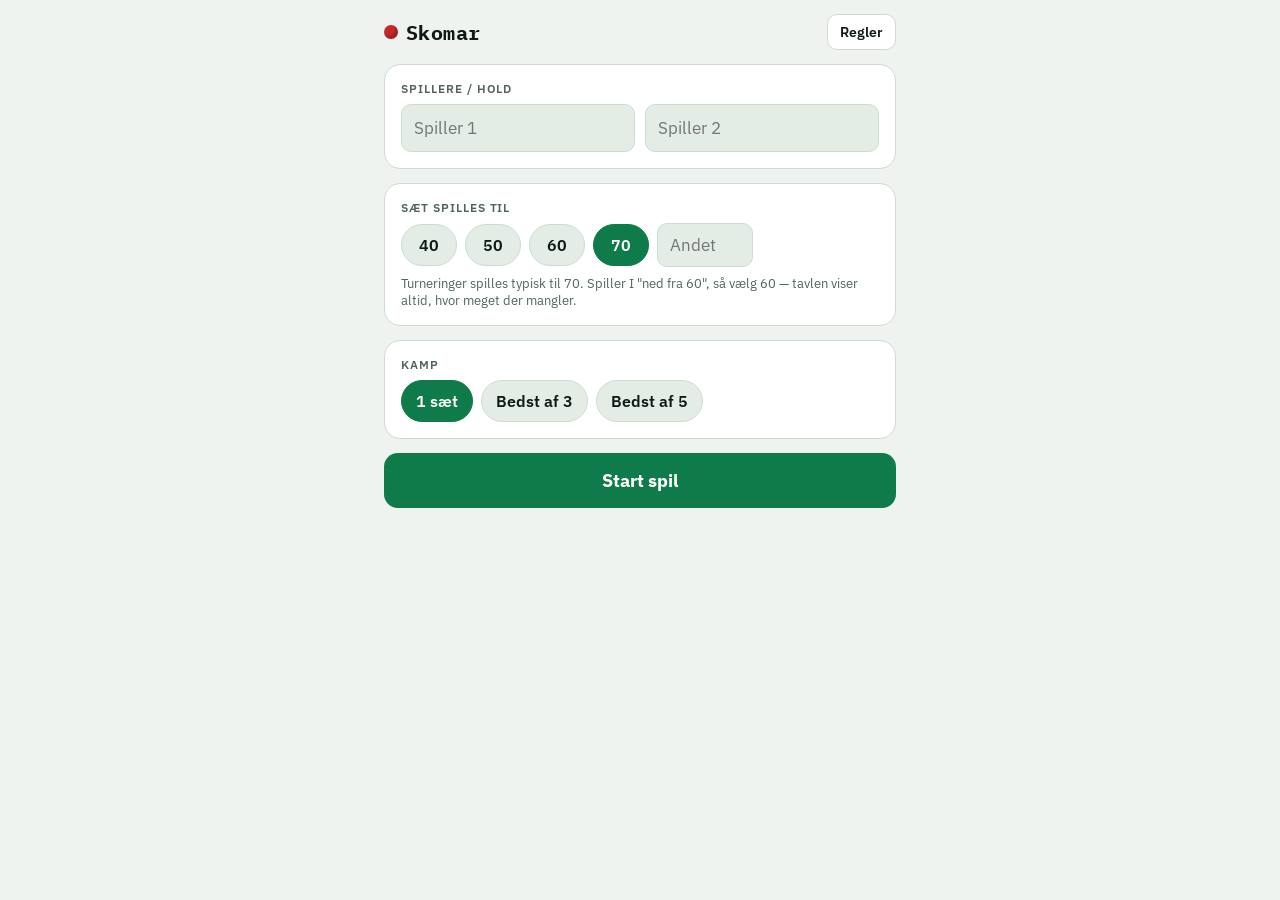
==== skomar.html @ f95d8096 "Tilføj Skomar-tæller: pointtavle til skomar-billard Mobilvenlig enkeltfils-app til at tælle point i " ====
<!DOCTYPE html>
<html lang="da">
<head>
<meta charset="UTF-8">
<meta name="viewport" content="width=device-width, initial-scale=1.0, viewport-fit=cover">
<meta name="theme-color" content="#0b3d2a">
<title>Skomar-tæller</title>
<link rel="stylesheet" href="https://fonts.googleapis.com/css2?family=IBM+Plex+Mono:wght@500;600;700&family=IBM+Plex+Sans:wght@400;500;600;700&display=swap">
<style>
  :root{
    color-scheme: light dark;
    --bg:#eef3ef;
    --surface:#ffffff;
    --surface-2:#e4ece6;
    --border:#cfdbd2;
    --text:#0e1a14;
    --text-muted:#52645a;
    --felt:#0f7a4a;
    --felt-contrast:#ffffff;
    --red:#c62828;
    --red-contrast:#ffffff;
    --gold:#a86a09;
    --font-display:'IBM Plex Mono', ui-monospace, SFMono-Regular, Menlo, Consolas, monospace;
    --font-body:'IBM Plex Sans', ui-sans-serif, system-ui, -apple-system, "Segoe UI", Roboto, sans-serif;
  }
  @media (prefers-color-scheme: dark){
    :root{
      --bg:#08110d;
      --surface:#0f1c16;
      --surface-2:#15261e;
      --border:#23382d;
      --text:#e8f3ed;
      --text-muted:#8aa596;
      --felt:#3ddc84;
      --felt-contrast:#04210f;
      --red:#ff6b60;
      --red-contrast:#2a0503;
      --gold:#f6ad3c;
    }
  }

  *{ box-sizing:border-box; -webkit-tap-highlight-color:transparent; }
  html, body{ margin:0; background:var(--bg); overscroll-behavior:none; }
  body{
    min-height:100vh; min-height:100dvh;
    color:var(--text);
    font-family:var(--font-body);
    -webkit-font-smoothing:antialiased;
  }
  button{ font:inherit; color:inherit; cursor:pointer; touch-action:manipulation; }
  button:disabled{ opacity:.38; cursor:default; }
  .app{
    max-width:540px; margin:0 auto;
    padding:max(14px, env(safe-area-inset-top)) 14px max(24px, env(safe-area-inset-bottom));
    display:flex; flex-direction:column; gap:14px;
  }

  header{ display:flex; align-items:center; justify-content:space-between; gap:8px; }
  header h1{
    margin:0; font-family:var(--font-display); font-size:20px; letter-spacing:.02em;
    display:flex; align-items:center; gap:8px;
  }
  .ball{ width:14px; height:14px; border-radius:50%; background:var(--red); box-shadow: inset -3px -3px 0 rgba(0,0,0,.18); }
  .hdr-btns{ display:flex; gap:6px; }
  .ghost{
    background:var(--surface); border:1px solid var(--border); border-radius:10px;
    padding:8px 12px; font-size:14px; font-weight:600;
  }

  .card{ background:var(--surface); border:1px solid var(--border); border-radius:16px; padding:16px; }
  .label{ font-size:12px; font-weight:600; letter-spacing:.08em; text-transform:uppercase; color:var(--text-muted); margin:0 0 8px; }

  /* Opsætning */
  .setup{ display:flex; flex-direction:column; gap:14px; }
  .names{ display:grid; grid-template-columns:1fr 1fr; gap:10px; }
  input[type=text], input[type=number]{
    width:100%; font:inherit; font-size:17px; color:var(--text);
    background:var(--surface-2); border:1px solid var(--border); border-radius:10px; padding:12px;
  }
  input:focus{ outline:2px solid var(--felt); outline-offset:1px; }
  .chips{ display:flex; flex-wrap:wrap; gap:8px; align-items:center; }
  .chip{
    min-width:56px; padding:10px 14px; border-radius:999px; font-weight:600;
    background:var(--surface-2); border:1px solid var(--border);
  }
  .chip[aria-pressed="true"]{ background:var(--felt); color:var(--felt-contrast); border-color:var(--felt); }
  .chips input[type=number]{ width:96px; padding:10px 12px; }
  .hint{ font-size:13px; color:var(--text-muted); margin:8px 0 0; }
  .primary{
    width:100%; padding:16px; border:none; border-radius:14px;
    background:var(--felt); color:var(--felt-contrast); font-size:18px; font-weight:700;
  }

  /* Scoretavle */
  .board{ display:grid; grid-template-columns:1fr 1fr; gap:10px; }
  .player{
    position:relative; text-align:left; border-radius:16px; padding:12px 14px 14px;
    background:var(--surface); border:2px solid var(--border);
    display:flex; flex-direction:column; gap:2px; min-width:0;
  }
  .player.active{ border-color:var(--felt); box-shadow:0 0 0 3px color-mix(in srgb, var(--felt) 22%, transparent); }
  .player .pname{ font-weight:700; font-size:16px; white-space:nowrap; overflow:hidden; text-overflow:ellipsis; }
  .player.has-sets .pname{ padding-right:44px; }
  .player .turn{ font-size:12px; font-weight:700; color:var(--felt); min-height:16px; }
  .player .score{ font-family:var(--font-display); font-size:clamp(48px, 16vw, 72px); font-weight:700; line-height:1; letter-spacing:-.02em; }
  .player .left{ font-size:13px; color:var(--text-muted); }
  .bar{ height:6px; border-radius:999px; background:var(--surface-2); overflow:hidden; margin-top:6px; }
  .bar > i{ display:block; height:100%; background:var(--felt); border-radius:999px; transition:width .25s; }
  .sets{ position:absolute; top:12px; right:12px; display:flex; gap:3px; }
  .sets i{ width:9px; height:9px; border-radius:50%; border:1.5px solid var(--text-muted); }
  .sets i.won{ background:var(--gold); border-color:var(--gold); }
  .meta{ display:flex; flex-wrap:wrap; gap:2px 12px; justify-content:space-between; font-size:13px; color:var(--text-muted); padding:0 4px; }

  /* Stød */
  .shot{ display:flex; flex-direction:column; gap:12px; }
  .shot-head{ display:flex; align-items:baseline; justify-content:space-between; gap:8px; }
  .shot-head .who{ font-weight:700; font-size:15px; }
  .shot-total{ font-family:var(--font-display); font-size:34px; font-weight:700; }
  .picked{ display:flex; flex-wrap:wrap; gap:6px; min-height:34px; align-items:center; }
  .picked .empty{ font-size:14px; color:var(--text-muted); }
  .pchip{
    border:none; border-radius:999px; padding:6px 10px; font-size:14px; font-weight:600;
    background:var(--surface-2);
  }
  .pchip::after{ content:" ×"; color:var(--text-muted); }
  .events{ display:grid; grid-template-columns:repeat(3, 1fr); gap:8px; }
  .ev{
    border-radius:14px; border:1px solid var(--border); background:var(--surface-2);
    padding:12px 6px; min-height:78px;
    display:flex; flex-direction:column; align-items:center; justify-content:center; gap:2px;
  }
  .ev:active{ transform:scale(.97); }
  .ev b{ font-family:var(--font-display); font-size:22px; }
  .ev span{ font-size:14px; font-weight:600; line-height:1.15; text-align:center; }
  .ev small{ font-size:11px; color:var(--text-muted); text-align:center; line-height:1.2; }
  .ev.gold b{ color:var(--gold); }
  .commit{ display:grid; grid-template-columns:1fr 1fr; gap:8px; }
  .commit button{
    border:none; border-radius:14px; padding:14px 10px; font-size:16px; font-weight:700; line-height:1.2;
  }
  .give{ background:var(--felt); color:var(--felt-contrast); grid-column:1 / -1; font-size:18px !important; padding:16px 10px !important; }
  .skaeve{ background:var(--red); color:var(--red-contrast); }
  .miss{ background:var(--surface-2); border:1px solid var(--border) !important; }
  .commit small{ display:block; font-size:12px; font-weight:500; opacity:.85; }

  .tools{ display:flex; gap:8px; }
  .tools .ghost{ flex:1; padding:12px; }

  /* Historik */
  details summary{ cursor:pointer; font-weight:600; list-style:none; display:flex; justify-content:space-between; }
  details summary::-webkit-details-marker{ display:none; }
  details summary::after{ content:"▾"; color:var(--text-muted); }
  details[open] summary::after{ content:"▴"; }
  .log{ list-style:none; margin:10px 0 0; padding:0; display:flex; flex-direction:column; gap:6px; max-height:280px; overflow:auto; }
  .log li{ display:flex; justify-content:space-between; gap:10px; font-size:14px; padding:6px 0; border-bottom:1px dashed var(--border); }
  .log li .d{ color:var(--text-muted); }
  .log li .p{ font-family:var(--font-display); font-weight:700; white-space:nowrap; }
  .log li.sk .p{ color:var(--red); }

  /* Overlays */
  .overlay{
    position:fixed; inset:0; z-index:10; display:none; align-items:center; justify-content:center;
    padding:20px; background:rgba(4,12,8,.72); backdrop-filter:blur(3px);
  }
  .overlay.show{ display:flex; }
  .modal{
    width:100%; max-width:440px; max-height:90vh; overflow:auto;
    background:var(--surface); border-radius:20px; padding:22px; border:1px solid var(--border);
    display:flex; flex-direction:column; gap:14px;
  }
  .modal h2{ margin:0; font-size:24px; }
  .modal .big{ font-family:var(--font-display); font-size:44px; font-weight:700; text-align:center; }
  .modal .stack{ display:flex; flex-direction:column; gap:8px; }
  .rules{ width:100%; border-collapse:collapse; font-size:15px; }
  .rules td{ padding:7px 0; border-bottom:1px solid var(--border); vertical-align:top; }
  .rules td:last-child{ text-align:right; font-family:var(--font-display); font-weight:700; white-space:nowrap; padding-left:12px; }
  .modal p{ margin:0; font-size:14px; line-height:1.45; color:var(--text-muted); }
  .modal p strong{ color:var(--text); }

  .toast{
    position:fixed; left:50%; bottom:max(18px, env(safe-area-inset-bottom)); transform:translateX(-50%) translateY(20px);
    background:var(--text); color:var(--bg); padding:10px 16px; border-radius:999px; font-weight:600; font-size:14px;
    opacity:0; pointer-events:none; transition:opacity .2s, transform .2s; z-index:20; white-space:nowrap;
  }
  .toast.show{ opacity:1; transform:translateX(-50%) translateY(0); }
  [hidden]{ display:none !important; }
</style>
</head>
<body>
<div class="app">
  <header>
    <h1><span class="ball" aria-hidden="true"></span>Skomar</h1>
    <div class="hdr-btns">
      <button class="ghost" data-action="rules">Regler</button>
      <button class="ghost" data-action="new" id="btnNew" hidden>Nyt spil</button>
    </div>
  </header>

  <!-- Opsætning -->
  <section id="setup" class="setup">
    <div class="card">
      <p class="label">Spillere / hold</p>
      <div class="names">
        <input type="text" id="name0" maxlength="20" placeholder="Spiller 1" autocomplete="off">
        <input type="text" id="name1" maxlength="20" placeholder="Spiller 2" autocomplete="off">
      </div>
    </div>
    <div class="card">
      <p class="label">Sæt spilles til</p>
      <div class="chips" id="targetChips">
        <button class="chip" data-target="40">40</button>
        <button class="chip" data-target="50">50</button>
        <button class="chip" data-target="60">60</button>
        <button class="chip" data-target="70">70</button>
        <input type="number" id="targetCustom" min="2" max="999" step="2" inputmode="numeric" placeholder="Andet">
      </div>
      <p class="hint">Turneringer spilles typisk til 70. Spiller I "ned fra 60", så vælg 60 — tavlen viser altid, hvor meget der mangler.</p>
    </div>
    <div class="card">
      <p class="label">Kamp</p>
      <div class="chips" id="bestOfChips">
        <button class="chip" data-bestof="1">1 sæt</button>
        <button class="chip" data-bestof="3">Bedst af 3</button>
        <button class="chip" data-bestof="5">Bedst af 5</button>
      </div>
    </div>
    <button class="primary" data-action="start">Start spil</button>
  </section>

  <!-- Spil -->
  <section id="game" hidden>
    <div style="display:flex; flex-direction:column; gap:12px;">
      <div class="board" id="board"></div>
      <div class="meta"><span id="setInfo"></span><span>Tryk på en spiller for at skifte tur</span></div>

      <div class="card shot">
        <div class="shot-head">
          <span class="who" id="shotWho"></span>
          <span class="shot-total" id="shotTotal">0</span>
        </div>
        <div class="picked" id="picked"></div>
        <div class="events" id="events"></div>
        <div class="commit">
          <button class="give" data-action="give" id="btnGive"></button>
          <button class="miss" data-action="miss" id="btnMiss">Bom / 0<small>Næste spiller</small></button>
          <button class="skaeve" data-action="skaeve" id="btnSkaeve"></button>
        </div>
      </div>

      <div class="tools">
        <button class="ghost" data-action="undo" id="btnUndo">↶ Fortryd</button>
      </div>

      <details class="card" id="history">
        <summary id="historyTitle">Historik</summary>
        <ul class="log" id="log"></ul>
      </details>
    </div>
  </section>
</div>

<!-- Sæt/kamp vundet -->
<div class="overlay" id="winOverlay" role="dialog" aria-modal="true">
  <div class="modal">
    <h2 id="winTitle"></h2>
    <div class="big" id="winScore"></div>
    <p id="winText" style="text-align:center"></p>
    <div class="stack" id="winButtons"></div>
  </div>
</div>

<!-- Regler -->
<div class="overlay" id="rulesOverlay" role="dialog" aria-modal="true">
  <div class="modal">
    <h2>Point i skomar</h2>
    <table class="rules">
      <tr><td>Kegle væltet (pr. kegle)</td><td>2</td></tr>
      <tr><td>Kongen (midterkeglen) væltet alene<br><small>kun når alle 5 kegler står</small></td><td>6</td></tr>
      <tr><td>Alle 5 kegler af samme bal i ét gennemløb</td><td>16</td></tr>
      <tr><td>Rødt — rød bal rammer begge hvide</td><td>4</td></tr>
      <tr><td>Blegt — de to hvide baller rammer hinanden</td><td>4</td></tr>
      <tr><td>Hvid bal i hul (eller over bord)</td><td>2</td></tr>
    </table>
    <p><strong>Skæve:</strong> Ved fejl (fx rød bal i hul, eller ingen bande) går stødets point til modstanderen. Byg stødet op som normalt og tryk på "Skæve".</p>
    <p><strong>Tur:</strong> Spillerne skifter efter hvert stød. Første spiller, der når målet, vinder sættet.</p>
    <p>Pointtallene er samlet fra bl.a. DDBU's turneringsregler og TV 2's regelforklaring. Husregler varierer fra bar til bar — især hvad der giver skæve, og hvor mange — så aftal dem inden I starter.</p>
    <button class="primary" data-action="closeRules">OK</button>
  </div>
</div>

<div class="toast" id="toast"></div>

<script>
(() => {
  'use strict';

  const EVENTS = [
    { id:'kegle', label:'Kegle',        sub:'pr. kegle',        pts:2 },
    { id:'konge', label:'Kongen alene', sub:'midterkeglen',     pts:6,  gold:true },
    { id:'alle5', label:'Alle 5',       sub:'samme bal',        pts:16, gold:true },
    { id:'roedt', label:'Rødt',         sub:'rød rammer begge hvide', pts:4 },
    { id:'blegt', label:'Blegt',        sub:'hvid rammer hvid', pts:4 },
    { id:'hul',   label:'Hvid i hul',   sub:'eller over bord',  pts:2 },
  ];
  const EV = Object.fromEntries(EVENTS.map(e => [e.id, e]));

  const STATE_KEY = 'skomar.state.v1';
  const SETTINGS_KEY = 'skomar.settings.v1';
  const MAX_UNDO = 200;

  const $ = id => document.getElementById(id);
  const esc = s => String(s).replace(/[&<>"']/g, c => ({'&':'&amp;','<':'&lt;','>':'&gt;','"':'&quot;',"'":'&#39;'}[c]));

  let game = null;   // aktivt spil
  let undo = [];     // snapshots (JSON) før hver handling
  let settings = loadJSON(SETTINGS_KEY) || { names:['', ''], target:70, bestOf:1 };

  function loadJSON(key){
    try { return JSON.parse(localStorage.getItem(key)); } catch (e) { return null; }
  }
  function saveJSON(key, val){
    try { localStorage.setItem(key, JSON.stringify(val)); } catch (e) { /* fx privat browsing */ }
  }
  function persist(){ saveJSON(STATE_KEY, game ? { game, undo } : null); }

  /* ---------- Opsætning ---------- */
  function fillNames(){
    $('name0').value = settings.names[0] || '';
    $('name1').value = settings.names[1] || '';
  }
  function renderSetup(){
    const preset = [40,50,60,70].includes(settings.target);
    document.querySelectorAll('[data-target]').forEach(b =>
      b.setAttribute('aria-pressed', String(preset && +b.dataset.target === settings.target)));
    $('targetCustom').value = preset ? '' : settings.target;
    document.querySelectorAll('[data-bestof]').forEach(b =>
      b.setAttribute('aria-pressed', String(+b.dataset.bestof === settings.bestOf)));
  }

  $('targetChips').addEventListener('click', e => {
    const b = e.target.closest('[data-target]'); if (!b) return;
    settings.target = +b.dataset.target; renderSetup();
  });
  $('targetCustom').addEventListener('input', e => {
    const v = parseInt(e.target.value, 10);
    if (v > 0) {
      settings.target = v;
      document.querySelectorAll('[data-target]').forEach(b => b.setAttribute('aria-pressed', 'false'));
    }
  });
  $('bestOfChips').addEventListener('click', e => {
    const b = e.target.closest('[data-bestof]'); if (!b) return;
    settings.bestOf = +b.dataset.bestof; renderSetup();
  });

  function startGame(){
    const names = [ $('name0').value.trim(), $('name1').value.trim() ];
    settings.names = names;
    if (!(settings.target > 0)) settings.target = 70;
    saveJSON(SETTINGS_KEY, settings);
    game = {
      names: [names[0] || 'Spiller 1', names[1] || 'Spiller 2'],
      target: settings.target,
      bestOf: settings.bestOf,
      setsWon: [0, 0],
      setNo: 1,
      scores: [0, 0],
      starter: 0,
      turn: 0,
      pending: [],
      log: [],
      setOver: null,   // index på sætvinder, mens overlay vises
      matchOver: false,
    };
    undo = [];
    persist();
    show('game');
    requestWakeLock();
  }

  /* ---------- Spil ---------- */
  const other = i => 1 - i;
  const shotTotal = () => game.pending.reduce((s, id) => s + EV[id].pts, 0);
  const setsToWin = () => Math.ceil(game.bestOf / 2);

  function snapshot(){
    undo.push(JSON.stringify(game));
    if (undo.length > MAX_UNDO) undo.shift();
  }

  function addEvent(id){
    if (game.setOver !== null) return;
    game.pending.push(id);
    buzz(10);
    persist(); render();
  }
  function removePending(i){
    game.pending.splice(i, 1);
    persist(); render();
  }

  function commit(kind){
    if (game.setOver !== null) return;
    const pts = kind === 'miss' ? 0 : shotTotal();
    if (kind !== 'miss' && pts <= 0) return;
    snapshot();
    const shooter = game.turn;
    const to = kind === 'skaeve' ? other(shooter) : shooter;
    game.scores[to] += pts;
    game.log.push({ set: game.setNo, shooter, to, pts, kind, events: kind === 'miss' ? [] : game.pending.slice() });
    game.pending = [];
    game.turn = other(shooter);

    if (pts > 0) {
      if (kind === 'skaeve') toast(`Skæve! +${pts} til ${game.names[to]}`);
      else toast(`+${pts} til ${game.names[to]}`);
    }
    buzz(kind === 'skaeve' ? [40, 60, 40] : 25);

    if (game.scores[to] >= game.target) {
      game.setsWon[to] += 1;
      game.setOver = to;
      game.matchOver = game.setsWon[to] >= setsToWin();
      buzz([200, 100, 200, 100, 300]);
    }
    persist(); render();
  }

  function nextSet(){
    snapshot();
    game.setNo += 1;
    game.scores = [0, 0];
    game.starter = other(game.starter);
    game.turn = game.starter;
    game.pending = [];
    game.setOver = null;
    persist(); render();
  }

  function rematch(){
    snapshot();
    game.setsWon = [0, 0];
    game.setNo = 1;
    game.scores = [0, 0];
    game.starter = other(game.starter);
    game.turn = game.starter;
    game.pending = [];
    game.log = [];
    game.setOver = null;
    game.matchOver = false;
    persist(); render();
  }

  function doUndo(){
    if (game.pending.length && game.setOver === null) {
      game.pending.pop();
    } else if (undo.length) {
      game = JSON.parse(undo.pop());
      toast('Fortrudt');
    } else {
      return;
    }
    persist(); render();
  }

  function setTurn(i){
    if (game.setOver !== null || game.turn === i) return;
    game.turn = i;
    persist(); render();
  }

  function describe(entry){
    if (entry.kind === 'miss') return 'Bom';
    const counts = {};
    entry.events.forEach(id => counts[id] = (counts[id] || 0) + 1);
    return Object.entries(counts).map(([id, n]) => (n > 1 ? n + '× ' : '') + EV[id].label).join(', ');
  }

  function render(){
    if (!game) return;
    const t = game.turn;

    // Scoretavle
    $('board').innerHTML = game.names.map((name, i) => {
      const score = game.scores[i];
      const left = Math.max(0, game.target - score);
      const pct = Math.min(100, score / game.target * 100);
      const dots = game.bestOf > 1
        ? `<span class="sets" aria-label="${game.setsWon[i]} sæt vundet">${
            Array.from({length: setsToWin()}, (_, k) => `<i class="${k < game.setsWon[i] ? 'won' : ''}"></i>`).join('')
          }</span>` : '';
      return `<button class="player ${i === t && game.setOver === null ? 'active' : ''} ${game.bestOf > 1 ? 'has-sets' : ''}" data-action="turn" data-i="${i}">
        ${dots}
        <span class="pname">${esc(name)}</span>
        <span class="turn">${i === t && game.setOver === null ? '● Til stød' : ''}</span>
        <span class="score">${score}</span>
        <span class="left">${left > 0 ? `mangler ${left}` : 'i mål!'}</span>
        <span class="bar"><i style="width:${pct}%"></i></span>
      </button>`;
    }).join('');

    $('setInfo').textContent = game.bestOf > 1
      ? `Sæt ${game.setNo} · til ${game.target} · bedst af ${game.bestOf}`
      : `Til ${game.target} point`;

    // Stød
    const total = shotTotal();
    $('shotWho').textContent = `Stød: ${game.names[t]}`;
    $('shotTotal').textContent = total;
    $('picked').innerHTML = game.pending.length
      ? game.pending.map((id, i) => `<button class="pchip" data-action="unpick" data-i="${i}" aria-label="Fjern ${esc(EV[id].label)}">${esc(EV[id].label)} +${EV[id].pts}</button>`).join('')
      : '<span class="empty">Tryk på det, der skete i stødet …</span>';

    $('btnGive').innerHTML = total > 0
      ? `✓ Giv ${total} point<small>til ${esc(game.names[t])}</small>`
      : `✓ Giv point<small>vælg først hvad der skete</small>`;
    $('btnGive').disabled = total <= 0;
    $('btnSkaeve').innerHTML = `⚠ Skæve${total > 0 ? ' ' + total : ''}<small>til ${esc(game.names[other(t)])}</small>`;
    $('btnSkaeve').disabled = total <= 0;
    $('btnMiss').disabled = total > 0;
    $('btnUndo').disabled = !game.pending.length && !undo.length;

    // Historik
    const setLog = game.log.filter(e => e.set === game.setNo);
    $('historyTitle').textContent = `Historik · sæt ${game.setNo} (${setLog.length} stød)`;
    $('log').innerHTML = setLog.slice().reverse().map(e => {
      const sk = e.kind === 'skaeve';
      const who = sk
        ? `${esc(game.names[e.shooter])} → skæve til ${esc(game.names[e.to])}`
        : esc(game.names[e.shooter]);
      return `<li class="${sk ? 'sk' : ''}"><span>${who}<br><span class="d">${esc(describe(e))}</span></span><span class="p">${e.pts ? '+' + e.pts : '0'}</span></li>`;
    }).join('') || '<li><span class="d">Ingen stød endnu</span></li>';

    renderWin();
  }

  function renderWin(){
    const ov = $('winOverlay');
    if (game.setOver === null) { ov.classList.remove('show'); return; }
    const w = game.setOver;
    const nm = esc(game.names[w]);
    if (game.matchOver) {
      $('winTitle').innerHTML = `🏆 ${nm} vinder${game.bestOf > 1 ? ' kampen' : ''}!`;
      $('winScore').textContent = game.bestOf > 1
        ? `${game.setsWon[0]} – ${game.setsWon[1]}`
        : `${game.scores[0]} – ${game.scores[1]}`;
      $('winText').textContent = game.bestOf > 1
        ? `Sidste sæt: ${game.scores[0]} – ${game.scores[1]}`
        : `${game.names[0]} – ${game.names[1]}`;
      $('winButtons').innerHTML = `
        <button class="primary" data-action="rematch">Revanche</button>
        <button class="ghost" data-action="undo">↶ Fortryd sidste stød</button>
        <button class="ghost" data-action="setupFromWin">Nye spillere / indstillinger</button>`;
    } else {
      $('winTitle').innerHTML = `${nm} vinder sæt ${game.setNo}!`;
      $('winScore').textContent = `${game.scores[0]} – ${game.scores[1]}`;
      $('winText').textContent = `Stilling i sæt: ${game.names[0]} ${game.setsWon[0]} – ${game.setsWon[1]} ${game.names[1]}`;
      $('winButtons').innerHTML = `
        <button class="primary" data-action="nextSet">Næste sæt</button>
        <button class="ghost" data-action="undo">↶ Fortryd sidste stød</button>`;
    }
    ov.classList.add('show');
  }

  function renderEvents(){
    $('events').innerHTML = EVENTS.map(e =>
      `<button class="ev ${e.gold ? 'gold' : ''}" data-action="ev" data-id="${e.id}">
        <b>+${e.pts}</b><span>${esc(e.label)}</span><small>${esc(e.sub)}</small>
      </button>`).join('');
  }

  /* ---------- Navigation ---------- */
  function show(view){
    $('setup').hidden = view !== 'setup';
    $('game').hidden = view !== 'game';
    $('btnNew').hidden = view !== 'game';
    if (view === 'setup') { $('winOverlay').classList.remove('show'); fillNames(); renderSetup(); }
    else render();
  }

  function goToSetup(){
    if (game) {
      settings.names = game.names.slice();
      settings.target = game.target;
      settings.bestOf = game.bestOf;
    }
    game = null; undo = [];
    persist();
    show('setup');
  }

  document.addEventListener('click', e => {
    const b = e.target.closest('[data-action]'); if (!b || b.disabled) return;
    switch (b.dataset.action) {
      case 'start': startGame(); break;
      case 'ev': addEvent(b.dataset.id); break;
      case 'unpick': removePending(+b.dataset.i); break;
      case 'give': commit('point'); break;
      case 'skaeve': commit('skaeve'); break;
      case 'miss': commit('miss'); break;
      case 'undo': doUndo(); break;
      case 'turn': setTurn(+b.dataset.i); break;
      case 'nextSet': nextSet(); break;
      case 'rematch': rematch(); break;
      case 'setupFromWin': goToSetup(); break;
      case 'new':
        if (!game.log.length || confirm('Afslut det nuværende spil og start forfra?')) goToSetup();
        break;
      case 'rules': $('rulesOverlay').classList.add('show'); break;
      case 'closeRules': $('rulesOverlay').classList.remove('show'); break;
    }
  });
  $('rulesOverlay').addEventListener('click', e => {
    if (e.target === e.currentTarget) e.currentTarget.classList.remove('show');
  });

  /* ---------- Småting ---------- */
  let toastTimer;
  function toast(msg){
    const el = $('toast');
    el.textContent = msg; el.classList.add('show');
    clearTimeout(toastTimer);
    toastTimer = setTimeout(() => el.classList.remove('show'), 1400);
  }
  function buzz(p){ try { navigator.vibrate && navigator.vibrate(p); } catch (e) {} }

  // Hold skærmen tændt, mens der spilles (hvis browseren understøtter det)
  let wakeLock = null;
  async function requestWakeLock(){
    try {
      if ('wakeLock' in navigator && game && !wakeLock) {
        wakeLock = await navigator.wakeLock.request('screen');
        wakeLock.addEventListener('release', () => { wakeLock = null; });
      }
    } catch (e) { /* ikke kritisk */ }
  }
  document.addEventListener('visibilitychange', () => {
    if (document.visibilityState === 'visible') requestWakeLock();
  });

  /* ---------- Start ---------- */
  renderEvents();
  const saved = loadJSON(STATE_KEY);
  if (saved && saved.game) {
    game = saved.game; undo = Array.isArray(saved.undo) ? saved.undo : [];
    show('game');
    requestWakeLock();
  } else {
    show('setup');
  }
})();
</script>
</body>
</html>
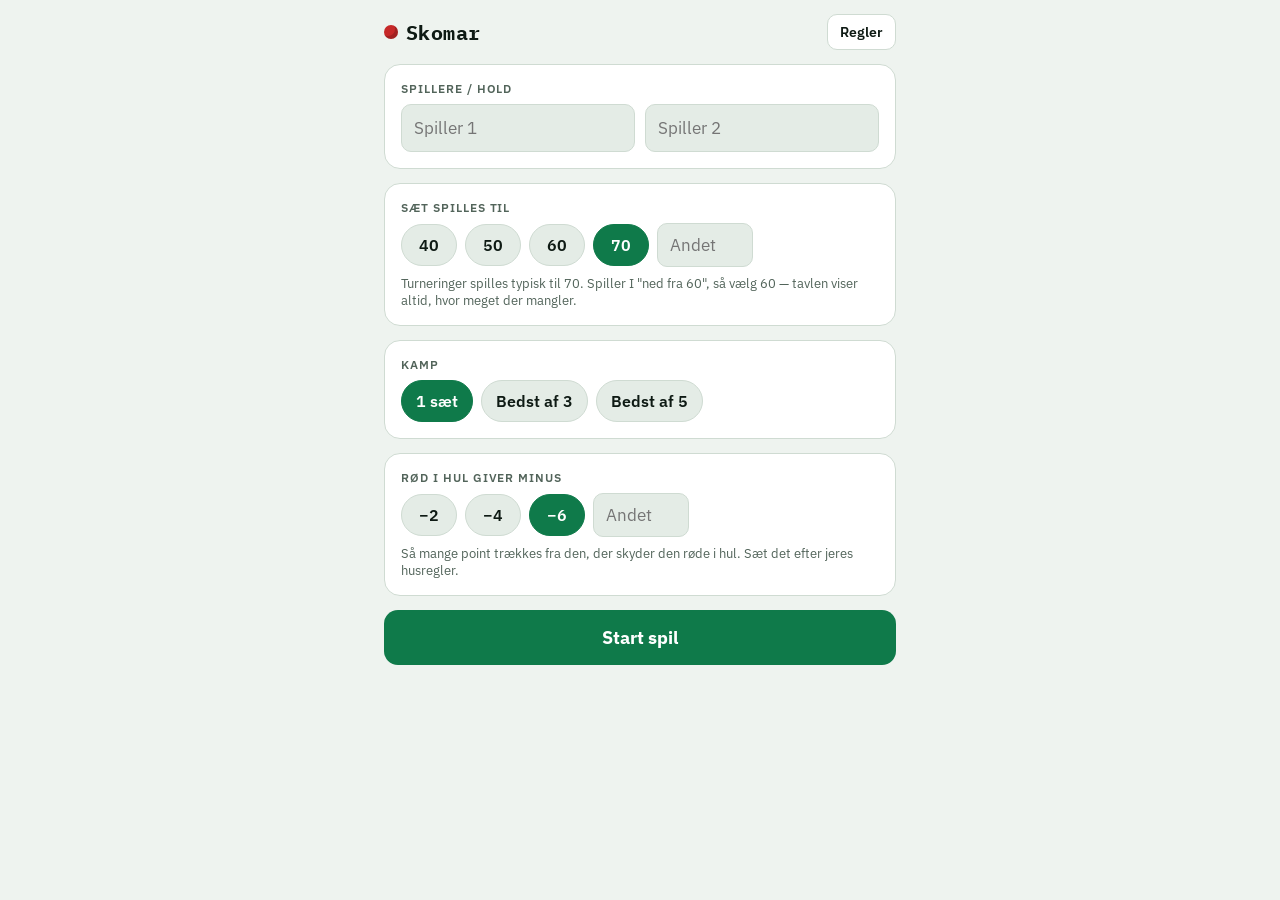
==== commit 6ed6f082: "Skomar: rød i hul giver minuspoint til skytten Ny rød knap "Rød i hul", der gør stødet til minus for" ====
--- a/skomar.html
+++ b/skomar.html
@@ -134,6 +134,21 @@
   .ev span{ font-size:14px; font-weight:600; line-height:1.15; text-align:center; }
   .ev small{ font-size:11px; color:var(--text-muted); text-align:center; line-height:1.2; }
   .ev.gold b{ color:var(--gold); }
+  .ev-red{
+    width:100%; border-radius:14px; padding:12px 14px; min-height:56px;
+    display:flex; align-items:center; gap:12px; text-align:left;
+    background:color-mix(in srgb, var(--red) 10%, var(--surface-2));
+    border:1px solid color-mix(in srgb, var(--red) 45%, var(--border));
+  }
+  .ev-red:active{ transform:scale(.99); }
+  .ev-red[aria-pressed="true"]{ background:var(--red); color:var(--red-contrast); border-color:var(--red); }
+  .ev-red .ball{ width:22px; height:22px; flex:none; }
+  .ev-red[aria-pressed="true"] .ball{ background:var(--red-contrast); }
+  .ev-red span{ flex:1; font-weight:700; font-size:16px; line-height:1.2; }
+  .ev-red span small{ display:block; font-weight:500; font-size:12px; opacity:.8; }
+  .ev-red b{ font-family:var(--font-display); font-size:22px; }
+  .shot-total.neg, .player .score.neg{ color:var(--red); }
+  .give.minus{ background:var(--red); color:var(--red-contrast); }
   .commit{ display:grid; grid-template-columns:1fr 1fr; gap:8px; }
   .commit button{
     border:none; border-radius:14px; padding:14px 10px; font-size:16px; font-weight:700; line-height:1.2;
@@ -224,6 +239,16 @@
         <button class="chip" data-bestof="5">Bedst af 5</button>
       </div>
     </div>
+    <div class="card">
+      <p class="label">Rød i hul giver minus</p>
+      <div class="chips" id="redChips">
+        <button class="chip" data-red="2">−2</button>
+        <button class="chip" data-red="4">−4</button>
+        <button class="chip" data-red="6">−6</button>
+        <input type="number" id="redCustom" min="1" max="99" inputmode="numeric" placeholder="Andet">
+      </div>
+      <p class="hint">Så mange point trækkes fra den, der skyder den røde i hul. Sæt det efter jeres husregler.</p>
+    </div>
     <button class="primary" data-action="start">Start spil</button>
   </section>
 
@@ -240,6 +265,7 @@
         </div>
         <div class="picked" id="picked"></div>
         <div class="events" id="events"></div>
+        <button class="ev-red" data-action="red" id="btnRed" aria-pressed="false"></button>
         <div class="commit">
           <button class="give" data-action="give" id="btnGive"></button>
           <button class="miss" data-action="miss" id="btnMiss">Bom / 0<small>Næste spiller</small></button>
@@ -280,11 +306,25 @@
       <tr><td>Rødt — rød bal rammer begge hvide</td><td>4</td></tr>
       <tr><td>Blegt — de to hvide baller rammer hinanden</td><td>4</td></tr>
       <tr><td>Hvid bal i hul (eller over bord)</td><td>2</td></tr>
+      <tr><td>Rød bal i hul — trækkes fra skytten<br><small>vælges ved start af spillet</small></td><td id="rulesRed">−6</td></tr>
     </table>
-    <p><strong>Skæve:</strong> Ved fejl (fx rød bal i hul, eller ingen bande) går stødets point til modstanderen. Byg stødet op som normalt og tryk på "Skæve".</p>
+    <p><strong>Rød i hul:</strong> Tryk på den røde knap — så bliver stødet til minus for skytten, og scoren kan godt gå under 0. Andre point i samme stød trækkes også fra.</p>
+    <p><strong>Skæve:</strong> Ved andre fejl (fx ingen bande) går stødets point til modstanderen. Byg stødet op som normalt og tryk på "Skæve".</p>
     <p><strong>Tur:</strong> Spillerne skifter efter hvert stød. Første spiller, der når målet, vinder sættet.</p>
     <p>Pointtallene er samlet fra bl.a. DDBU's turneringsregler og TV 2's regelforklaring. Husregler varierer fra bar til bar — især hvad der giver skæve, og hvor mange — så aftal dem inden I starter.</p>
     <button class="primary" data-action="closeRules">OK</button>
+  </div>
+</div>
+
+<!-- Bekræft nyt spil -->
+<div class="overlay" id="confirmOverlay" role="dialog" aria-modal="true">
+  <div class="modal">
+    <h2>Start forfra?</h2>
+    <p>Det nuværende spil afsluttes, og stillingen slettes.</p>
+    <div class="stack">
+      <button class="primary" data-action="confirmNew">Ja, nyt spil</button>
+      <button class="ghost" data-action="cancelNew">Fortsæt spillet</button>
+    </div>
   </div>
 </div>
 
@@ -303,6 +343,9 @@
     { id:'hul',   label:'Hvid i hul',   sub:'eller over bord',  pts:2 },
   ];
   const EV = Object.fromEntries(EVENTS.map(e => [e.id, e]));
+  EV.roed = { id:'roed', label:'Rød i hul' };
+  const DEFAULT_RED = 6;
+  const fmt = n => n < 0 ? '−' + Math.abs(n) : String(n);
 
   const STATE_KEY = 'skomar.state.v1';
   const SETTINGS_KEY = 'skomar.settings.v1';
@@ -313,7 +356,7 @@
 
   let game = null;   // aktivt spil
   let undo = [];     // snapshots (JSON) før hver handling
-  let settings = loadJSON(SETTINGS_KEY) || { names:['', ''], target:70, bestOf:1 };
+  let settings = Object.assign({ names:['', ''], target:70, bestOf:1, redPenalty:DEFAULT_RED }, loadJSON(SETTINGS_KEY) || {});
 
   function loadJSON(key){
     try { return JSON.parse(localStorage.getItem(key)); } catch (e) { return null; }
@@ -335,6 +378,10 @@
     $('targetCustom').value = preset ? '' : settings.target;
     document.querySelectorAll('[data-bestof]').forEach(b =>
       b.setAttribute('aria-pressed', String(+b.dataset.bestof === settings.bestOf)));
+    const redPreset = [2,4,6].includes(settings.redPenalty);
+    document.querySelectorAll('[data-red]').forEach(b =>
+      b.setAttribute('aria-pressed', String(redPreset && +b.dataset.red === settings.redPenalty)));
+    $('redCustom').value = redPreset ? '' : settings.redPenalty;
   }
 
   $('targetChips').addEventListener('click', e => {
@@ -348,6 +395,17 @@
       document.querySelectorAll('[data-target]').forEach(b => b.setAttribute('aria-pressed', 'false'));
     }
   });
+  $('redChips').addEventListener('click', e => {
+    const b = e.target.closest('[data-red]'); if (!b) return;
+    settings.redPenalty = +b.dataset.red; renderSetup();
+  });
+  $('redCustom').addEventListener('input', e => {
+    const v = Math.abs(parseInt(e.target.value, 10));
+    if (v > 0) {
+      settings.redPenalty = v;
+      document.querySelectorAll('[data-red]').forEach(b => b.setAttribute('aria-pressed', 'false'));
+    }
+  });
   $('bestOfChips').addEventListener('click', e => {
     const b = e.target.closest('[data-bestof]'); if (!b) return;
     settings.bestOf = +b.dataset.bestof; renderSetup();
@@ -357,11 +415,13 @@
     const names = [ $('name0').value.trim(), $('name1').value.trim() ];
     settings.names = names;
     if (!(settings.target > 0)) settings.target = 70;
+    if (!(settings.redPenalty > 0)) settings.redPenalty = DEFAULT_RED;
     saveJSON(SETTINGS_KEY, settings);
     game = {
       names: [names[0] || 'Spiller 1', names[1] || 'Spiller 2'],
       target: settings.target,
       bestOf: settings.bestOf,
+      redPenalty: settings.redPenalty,
       setsWon: [0, 0],
       setNo: 1,
       scores: [0, 0],
@@ -380,7 +440,9 @@
 
   /* ---------- Spil ---------- */
   const other = i => 1 - i;
-  const shotTotal = () => game.pending.reduce((s, id) => s + EV[id].pts, 0);
+  const evPts = id => id === 'roed' ? game.redPenalty : EV[id].pts;
+  const shotTotal = () => game.pending.reduce((s, id) => s + evPts(id), 0);
+  const hasRed = () => game.pending.includes('roed');
   const setsToWin = () => Math.ceil(game.bestOf / 2);
 
   function snapshot(){
@@ -392,6 +454,13 @@
     if (game.setOver !== null) return;
     game.pending.push(id);
     buzz(10);
+    persist(); render();
+  }
+  function toggleRed(){
+    if (game.setOver !== null) return;
+    const i = game.pending.indexOf('roed');
+    if (i >= 0) game.pending.splice(i, 1);
+    else { game.pending.push('roed'); buzz([30, 40, 30]); }
     persist(); render();
   }
   function removePending(i){
@@ -406,18 +475,19 @@
     snapshot();
     const shooter = game.turn;
     const to = kind === 'skaeve' ? other(shooter) : shooter;
-    game.scores[to] += pts;
+    game.scores[to] += kind === 'minus' ? -pts : pts;
     game.log.push({ set: game.setNo, shooter, to, pts, kind, events: kind === 'miss' ? [] : game.pending.slice() });
     game.pending = [];
     game.turn = other(shooter);
 
     if (pts > 0) {
       if (kind === 'skaeve') toast(`Skæve! +${pts} til ${game.names[to]}`);
+      else if (kind === 'minus') toast(`Rød i hul! −${pts} til ${game.names[to]}`);
       else toast(`+${pts} til ${game.names[to]}`);
     }
-    buzz(kind === 'skaeve' ? [40, 60, 40] : 25);
-
-    if (game.scores[to] >= game.target) {
+    buzz(kind === 'point' || kind === 'miss' ? 25 : [40, 60, 40]);
+
+    if (kind !== 'minus' && game.scores[to] >= game.target) {
       game.setsWon[to] += 1;
       game.setOver = to;
       game.matchOver = game.setsWon[to] >= setsToWin();
@@ -456,6 +526,7 @@
       game.pending.pop();
     } else if (undo.length) {
       game = JSON.parse(undo.pop());
+      if (!(game.redPenalty > 0)) game.redPenalty = DEFAULT_RED;
       toast('Fortrudt');
     } else {
       return;
@@ -484,7 +555,7 @@
     $('board').innerHTML = game.names.map((name, i) => {
       const score = game.scores[i];
       const left = Math.max(0, game.target - score);
-      const pct = Math.min(100, score / game.target * 100);
+      const pct = Math.max(0, Math.min(100, score / game.target * 100));
       const dots = game.bestOf > 1
         ? `<span class="sets" aria-label="${game.setsWon[i]} sæt vundet">${
             Array.from({length: setsToWin()}, (_, k) => `<i class="${k < game.setsWon[i] ? 'won' : ''}"></i>`).join('')
@@ -493,7 +564,7 @@
         ${dots}
         <span class="pname">${esc(name)}</span>
         <span class="turn">${i === t && game.setOver === null ? '● Til stød' : ''}</span>
-        <span class="score">${score}</span>
+        <span class="score ${score < 0 ? 'neg' : ''}">${fmt(score)}</span>
         <span class="left">${left > 0 ? `mangler ${left}` : 'i mål!'}</span>
         <span class="bar"><i style="width:${pct}%"></i></span>
       </button>`;
@@ -505,16 +576,26 @@
 
     // Stød
     const total = shotTotal();
+    const red = hasRed();
     $('shotWho').textContent = `Stød: ${game.names[t]}`;
-    $('shotTotal').textContent = total;
+    $('shotTotal').textContent = red ? fmt(-total) : total;
+    $('shotTotal').classList.toggle('neg', red);
     $('picked').innerHTML = game.pending.length
-      ? game.pending.map((id, i) => `<button class="pchip" data-action="unpick" data-i="${i}" aria-label="Fjern ${esc(EV[id].label)}">${esc(EV[id].label)} +${EV[id].pts}</button>`).join('')
+      ? game.pending.map((id, i) => `<button class="pchip" data-action="unpick" data-i="${i}" aria-label="Fjern ${esc(EV[id].label)}">${esc(EV[id].label)} ${id === 'roed' ? '−' : '+'}${evPts(id)}</button>`).join('')
       : '<span class="empty">Tryk på det, der skete i stødet …</span>';
 
-    $('btnGive').innerHTML = total > 0
-      ? `✓ Giv ${total} point<small>til ${esc(game.names[t])}</small>`
-      : `✓ Giv point<small>vælg først hvad der skete</small>`;
-    $('btnGive').disabled = total <= 0;
+    $('btnRed').innerHTML = `<span class="ball" aria-hidden="true"></span><span>Rød i hul<small>minus til ${esc(game.names[t])}</small></span><b>−${game.redPenalty}</b>`;
+    $('btnRed').setAttribute('aria-pressed', String(red));
+
+    const give = $('btnGive');
+    give.classList.toggle('minus', red);
+    give.dataset.action = red ? 'minus' : 'give';
+    give.innerHTML = red
+      ? `− Træk ${total} fra<small>${esc(game.names[t])}</small>`
+      : total > 0
+        ? `✓ Giv ${total} point<small>til ${esc(game.names[t])}</small>`
+        : `✓ Giv point<small>vælg først hvad der skete</small>`;
+    give.disabled = total <= 0;
     $('btnSkaeve').innerHTML = `⚠ Skæve${total > 0 ? ' ' + total : ''}<small>til ${esc(game.names[other(t)])}</small>`;
     $('btnSkaeve').disabled = total <= 0;
     $('btnMiss').disabled = total > 0;
@@ -524,11 +605,12 @@
     const setLog = game.log.filter(e => e.set === game.setNo);
     $('historyTitle').textContent = `Historik · sæt ${game.setNo} (${setLog.length} stød)`;
     $('log').innerHTML = setLog.slice().reverse().map(e => {
-      const sk = e.kind === 'skaeve';
+      const sk = e.kind === 'skaeve', minus = e.kind === 'minus';
       const who = sk
         ? `${esc(game.names[e.shooter])} → skæve til ${esc(game.names[e.to])}`
-        : esc(game.names[e.shooter]);
-      return `<li class="${sk ? 'sk' : ''}"><span>${who}<br><span class="d">${esc(describe(e))}</span></span><span class="p">${e.pts ? '+' + e.pts : '0'}</span></li>`;
+        : minus ? `${esc(game.names[e.shooter])} → minus` : esc(game.names[e.shooter]);
+      const p = !e.pts ? '0' : (minus ? '−' : '+') + e.pts;
+      return `<li class="${sk || minus ? 'sk' : ''}"><span>${who}<br><span class="d">${esc(describe(e))}</span></span><span class="p">${p}</span></li>`;
     }).join('') || '<li><span class="d">Ingen stød endnu</span></li>';
 
     renderWin();
@@ -543,9 +625,9 @@
       $('winTitle').innerHTML = `🏆 ${nm} vinder${game.bestOf > 1 ? ' kampen' : ''}!`;
       $('winScore').textContent = game.bestOf > 1
         ? `${game.setsWon[0]} – ${game.setsWon[1]}`
-        : `${game.scores[0]} – ${game.scores[1]}`;
+        : `${fmt(game.scores[0])} – ${fmt(game.scores[1])}`;
       $('winText').textContent = game.bestOf > 1
-        ? `Sidste sæt: ${game.scores[0]} – ${game.scores[1]}`
+        ? `Sidste sæt: ${fmt(game.scores[0])} – ${fmt(game.scores[1])}`
         : `${game.names[0]} – ${game.names[1]}`;
       $('winButtons').innerHTML = `
         <button class="primary" data-action="rematch">Revanche</button>
@@ -553,7 +635,7 @@
         <button class="ghost" data-action="setupFromWin">Nye spillere / indstillinger</button>`;
     } else {
       $('winTitle').innerHTML = `${nm} vinder sæt ${game.setNo}!`;
-      $('winScore').textContent = `${game.scores[0]} – ${game.scores[1]}`;
+      $('winScore').textContent = `${fmt(game.scores[0])} – ${fmt(game.scores[1])}`;
       $('winText').textContent = `Stilling i sæt: ${game.names[0]} ${game.setsWon[0]} – ${game.setsWon[1]} ${game.names[1]}`;
       $('winButtons').innerHTML = `
         <button class="primary" data-action="nextSet">Næste sæt</button>
@@ -583,6 +665,7 @@
       settings.names = game.names.slice();
       settings.target = game.target;
       settings.bestOf = game.bestOf;
+      settings.redPenalty = game.redPenalty;
     }
     game = null; undo = [];
     persist();
@@ -596,6 +679,8 @@
       case 'ev': addEvent(b.dataset.id); break;
       case 'unpick': removePending(+b.dataset.i); break;
       case 'give': commit('point'); break;
+      case 'minus': commit('minus'); break;
+      case 'red': toggleRed(); break;
       case 'skaeve': commit('skaeve'); break;
       case 'miss': commit('miss'); break;
       case 'undo': doUndo(); break;
@@ -604,15 +689,21 @@
       case 'rematch': rematch(); break;
       case 'setupFromWin': goToSetup(); break;
       case 'new':
-        if (!game.log.length || confirm('Afslut det nuværende spil og start forfra?')) goToSetup();
+        if (!game.log.length) goToSetup();
+        else $('confirmOverlay').classList.add('show');
         break;
-      case 'rules': $('rulesOverlay').classList.add('show'); break;
+      case 'confirmNew': $('confirmOverlay').classList.remove('show'); goToSetup(); break;
+      case 'cancelNew': $('confirmOverlay').classList.remove('show'); break;
+      case 'rules':
+        $('rulesRed').textContent = '−' + (game ? game.redPenalty : settings.redPenalty);
+        $('rulesOverlay').classList.add('show');
+        break;
       case 'closeRules': $('rulesOverlay').classList.remove('show'); break;
     }
   });
-  $('rulesOverlay').addEventListener('click', e => {
+  ['rulesOverlay', 'confirmOverlay'].forEach(id => $(id).addEventListener('click', e => {
     if (e.target === e.currentTarget) e.currentTarget.classList.remove('show');
-  });
+  }));
 
   /* ---------- Småting ---------- */
   let toastTimer;
@@ -643,6 +734,7 @@
   const saved = loadJSON(STATE_KEY);
   if (saved && saved.game) {
     game = saved.game; undo = Array.isArray(saved.undo) ? saved.undo : [];
+    if (!(game.redPenalty > 0)) game.redPenalty = DEFAULT_RED;
     show('game');
     requestWakeLock();
   } else {
